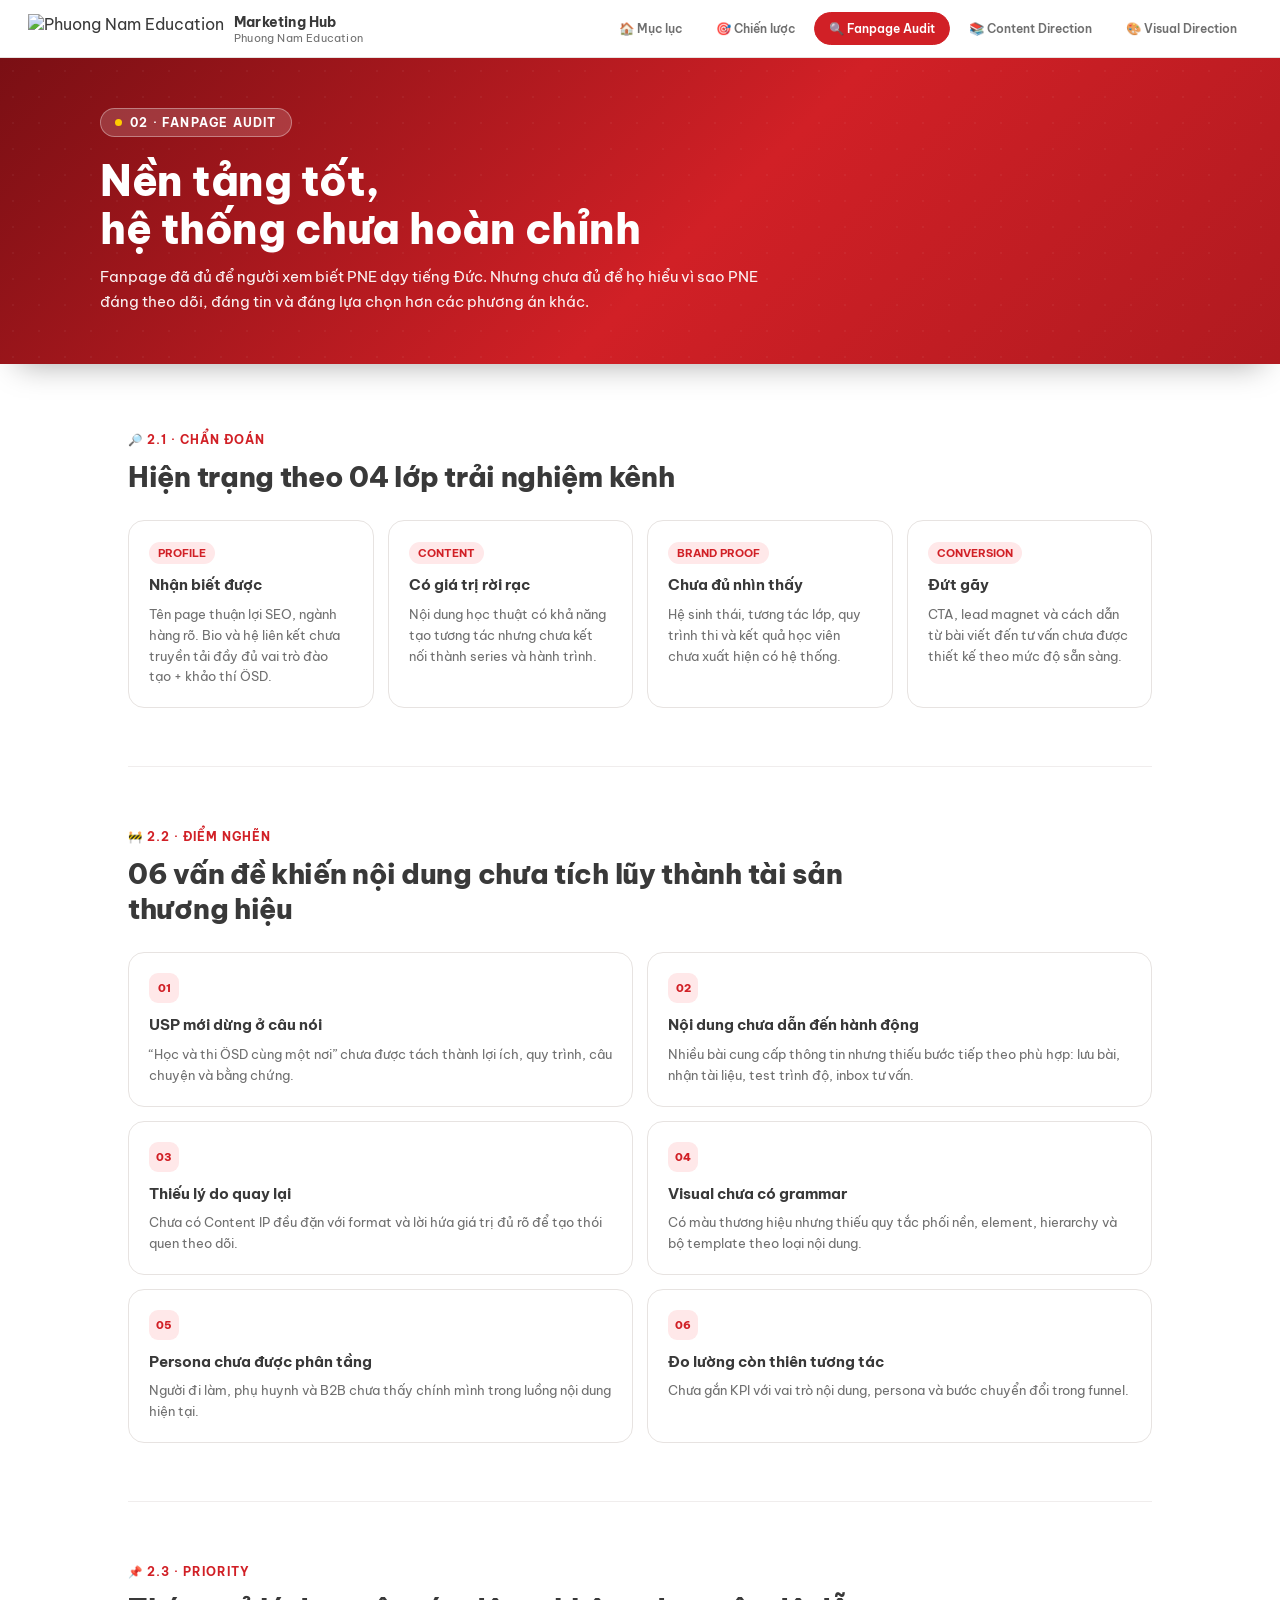
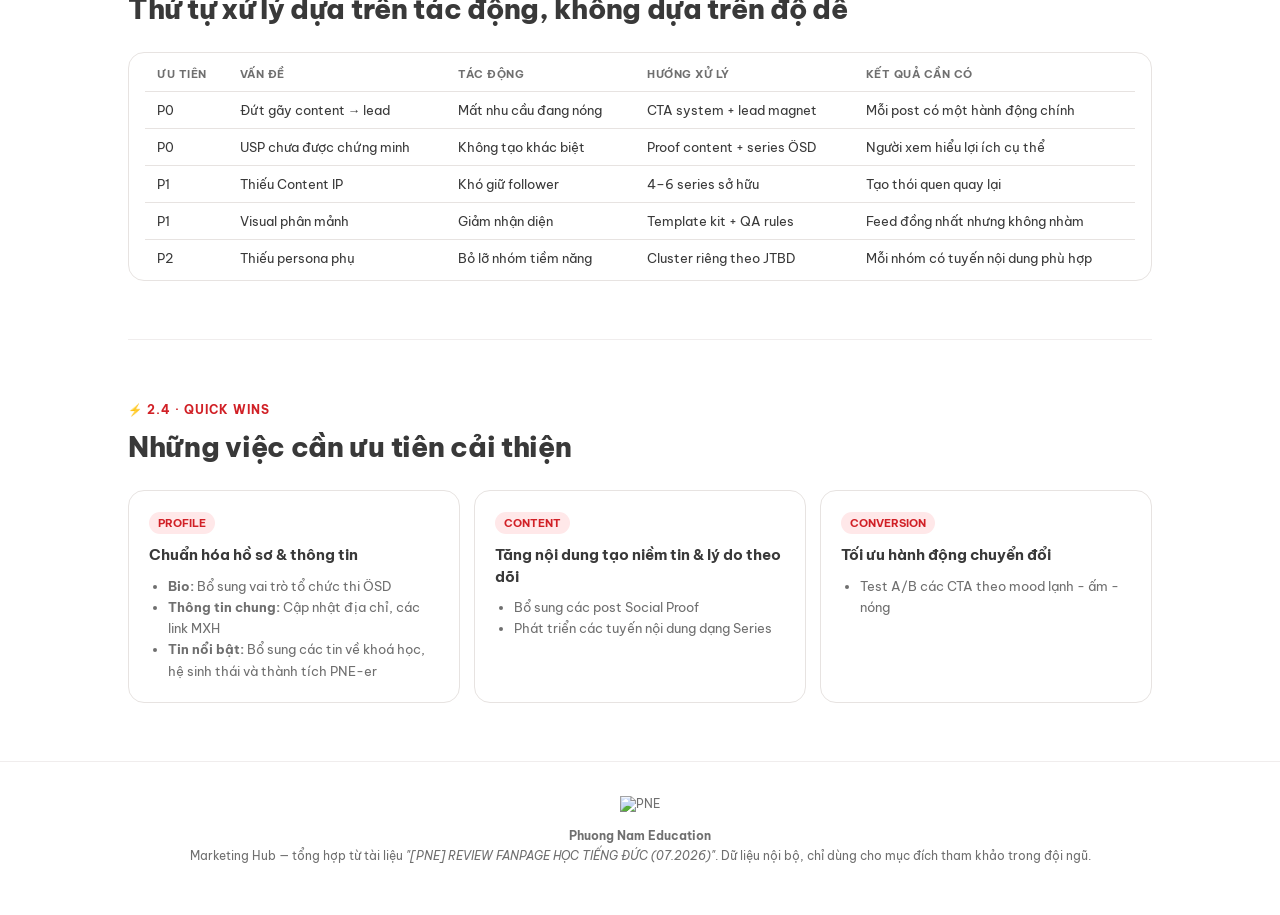
==== audit.html @ 6d07a77e "Add files via upload" ====
<!doctype html><html lang="vi"><head><meta charset="UTF-8"><meta name="viewport" content="width=device-width,initial-scale=1.0"><title>Fanpage Audit · Phuong Nam Education</title><link rel="preconnect" href="https://fonts.googleapis.com"><link rel="preconnect" href="https://fonts.gstatic.com" crossorigin><link href="https://fonts.googleapis.com/css2?family=Be+Vietnam+Pro:ital,wght@0,400;0,500;0,600;0,700;0,800;1,400&display=swap" rel="stylesheet"><link rel="stylesheet" href="styles.css"><script src="script.js" defer></script></head><body class=""><header class="topbar"><div class="brand"><img src="assets/logo.png" alt="Phuong Nam Education"><div class="brand-text">Marketing Hub<span>Phuong Nam Education</span></div></div><nav class="tabs"><a href="index.html">🏠 Mục lục</a><a href="strategy.html">🎯 Chiến lược</a><a href="audit.html" class="active">🔍 Fanpage Audit</a><a href="content.html">📚 Content Direction</a><a href="visual.html">🎨 Visual Direction</a></nav></header><section class="hero"><div class="hero-inner"><div class="eyebrow"><span class="dot"></span>02 · FANPAGE AUDIT</div><h1>Nền tảng tốt,<br>hệ thống chưa hoàn chỉnh</h1><p class="lead">Fanpage đã đủ để người xem biết PNE dạy tiếng Đức. Nhưng chưa đủ để họ hiểu vì sao PNE đáng theo dõi, đáng tin và đáng lựa chọn hơn các phương án khác.</p></div></section><main>
<section class="report-section" id="diagnosis"><div class="sec-head tight"><span class="sec-tag">🔎 2.1 · CHẨN ĐOÁN</span><h2>Hiện trạng theo 04 lớp trải nghiệm kênh</h2></div><div class="grid grid-4"><div class="card outline"><span class="badge">PROFILE</span><h3>Nhận biết được</h3><p>Tên page thuận lợi SEO, ngành hàng rõ. Bio và hệ liên kết chưa truyền tải đầy đủ vai trò đào tạo + khảo thí ÖSD.</p></div><div class="card outline"><span class="badge">CONTENT</span><h3>Có giá trị rời rạc</h3><p>Nội dung học thuật có khả năng tạo tương tác nhưng chưa kết nối thành series và hành trình.</p></div><div class="card outline"><span class="badge">BRAND PROOF</span><h3>Chưa đủ nhìn thấy</h3><p>Hệ sinh thái, tương tác lớp, quy trình thi và kết quả học viên chưa xuất hiện có hệ thống.</p></div><div class="card outline"><span class="badge">CONVERSION</span><h3>Đứt gãy</h3><p>CTA, lead magnet và cách dẫn từ bài viết đến tư vấn chưa được thiết kế theo mức độ sẵn sàng.</p></div></div></section>
<section class="report-section" id="gaps"><div class="sec-head tight"><span class="sec-tag">🚧 2.2 · ĐIỂM NGHẼN</span><h2>06 vấn đề khiến nội dung chưa tích lũy thành tài sản thương hiệu</h2></div><div class="grid grid-2">
<div class="card outline"><span class="issue-num">01</span><h3>USP mới dừng ở câu nói</h3><p>“Học và thi ÖSD cùng một nơi” chưa được tách thành lợi ích, quy trình, câu chuyện và bằng chứng.</p></div>
<div class="card outline"><span class="issue-num">02</span><h3>Nội dung chưa dẫn đến hành động</h3><p>Nhiều bài cung cấp thông tin nhưng thiếu bước tiếp theo phù hợp: lưu bài, nhận tài liệu, test trình độ, inbox tư vấn.</p></div>
<div class="card outline"><span class="issue-num">03</span><h3>Thiếu lý do quay lại</h3><p>Chưa có Content IP đều đặn với format và lời hứa giá trị đủ rõ để tạo thói quen theo dõi.</p></div>
<div class="card outline"><span class="issue-num">04</span><h3>Visual chưa có grammar</h3><p>Có màu thương hiệu nhưng thiếu quy tắc phối nền, element, hierarchy và bộ template theo loại nội dung.</p></div>
<div class="card outline"><span class="issue-num">05</span><h3>Persona chưa được phân tầng</h3><p>Người đi làm, phụ huynh và B2B chưa thấy chính mình trong luồng nội dung hiện tại.</p></div>
<div class="card outline"><span class="issue-num">06</span><h3>Đo lường còn thiên tương tác</h3><p>Chưa gắn KPI với vai trò nội dung, persona và bước chuyển đổi trong funnel.</p></div></div></section>
<section class="report-section" id="priority"><div class="sec-head tight"><span class="sec-tag">📌 2.3 · PRIORITY</span><h2>Thứ tự xử lý dựa trên tác động, không dựa trên độ dễ</h2></div><div class="table-wrap"><table><thead><tr><th>Ưu tiên</th><th>Vấn đề</th><th>Tác động</th><th>Hướng xử lý</th><th>Kết quả cần có</th></tr></thead><tbody><tr><td>P0</td><td>Đứt gãy content → lead</td><td>Mất nhu cầu đang nóng</td><td>CTA system + lead magnet</td><td>Mỗi post có một hành động chính</td></tr><tr><td>P0</td><td>USP chưa được chứng minh</td><td>Không tạo khác biệt</td><td>Proof content + series ÖSD</td><td>Người xem hiểu lợi ích cụ thể</td></tr><tr><td>P1</td><td>Thiếu Content IP</td><td>Khó giữ follower</td><td>4–6 series sở hữu</td><td>Tạo thói quen quay lại</td></tr><tr><td>P1</td><td>Visual phân mảnh</td><td>Giảm nhận diện</td><td>Template kit + QA rules</td><td>Feed đồng nhất nhưng không nhàm</td></tr><tr><td>P2</td><td>Thiếu persona phụ</td><td>Bỏ lỡ nhóm tiềm năng</td><td>Cluster riêng theo JTBD</td><td>Mỗi nhóm có tuyến nội dung phù hợp</td></tr></tbody></table></div></section>
<section class="report-section" id="quickwins"><div class="sec-head tight"><span class="sec-tag">⚡ 2.4 · QUICK WINS</span><h2>Những việc cần ưu tiên cải thiện</h2></div><div class="grid grid-3"><div class="card outline quick-card"><span class="badge">PROFILE</span><h3>Chuẩn hóa hồ sơ &amp; thông tin</h3><ul><li><strong>Bio:</strong> Bổ sung vai trò tổ chức thi ÖSD</li><li><strong>Thông tin chung:</strong> Cập nhật địa chỉ, các link MXH</li><li><strong>Tin nổi bật:</strong> Bổ sung các tin về khoá học, hệ sinh thái và thành tích PNE-er</li></ul></div><div class="card outline quick-card"><span class="badge">CONTENT</span><h3>Tăng nội dung tạo niềm tin &amp; lý do theo dõi</h3><ul><li>Bổ sung các post Social Proof</li><li>Phát triển các tuyến nội dung dạng Series</li></ul></div><div class="card outline quick-card"><span class="badge">CONVERSION</span><h3>Tối ưu hành động chuyển đổi</h3><ul><li>Test A/B các CTA theo mood lạnh - ấm - nóng</li></ul></div></div></section>
</main><footer><div class="brand-mini"><img src="assets/logo.png" alt="PNE"></div><div><strong>Phuong Nam Education</strong></div><div style="margin-top:5px;">Marketing Hub — tổng hợp từ tài liệu <em>"[PNE] REVIEW FANPAGE HỌC TIẾNG ĐỨC (07.2026)"</em>. Dữ liệu nội bộ, chỉ dùng cho mục đích tham khảo trong đội ngũ.</div></footer></body></html>
---- styles.css ----
:root{
  --red:#D12026; --red-dark:#7A0F14; --red-mid:#B01A20; --red-soft:#E94B51; --red-pale:#FFE8E9;
  --gold:#FFCC00; --green:#1E9E4E; --green-bg:#EAF9EF; --bg:#FFFFFF; --panel:#F1F1F1;
  --ink:#393939; --ink-soft:#6F6F6F; --line:#E7E3E1; --radius:16px;
}
*{box-sizing:border-box}
html{scroll-behavior:smooth}
body{margin:0;font-family:'Be Vietnam Pro',sans-serif;color:var(--ink);background:var(--bg);-webkit-font-smoothing:antialiased}
a{color:inherit;text-decoration:none}
img{max-width:100%;display:block}
button{font-family:inherit}

.topbar{position:sticky;top:0;z-index:50;display:flex;align-items:center;justify-content:space-between;gap:16px;padding:12px 28px;background:rgba(255,255,255,.96);backdrop-filter:blur(10px);border-bottom:1px solid var(--line)}
.topbar .brand{display:flex;align-items:center;gap:10px;flex:none}
.topbar .brand img{height:30px;width:auto}
.brand-text{font-weight:700;font-size:13.5px;letter-spacing:.2px}
.brand-text span{display:block;font-weight:400;font-size:10.5px;color:var(--ink-soft)}
nav.tabs{display:flex;gap:4px;overflow-x:auto;scrollbar-width:none}
nav.tabs::-webkit-scrollbar{display:none}
nav.tabs a{white-space:nowrap;font-size:12.3px;font-weight:600;padding:8px 14px;border-radius:999px;border:1.5px solid transparent;color:var(--ink-soft);transition:.15s}
nav.tabs a:hover{background:var(--panel);color:var(--ink)}
nav.tabs a.active{background:var(--red);color:#fff;border-color:var(--red)}

.hero{position:relative;padding:50px 28px;background:linear-gradient(135deg,var(--red-dark),var(--red) 55%,var(--red-mid));color:#fff;overflow:hidden;box-shadow:0 18px 30px -18px rgba(0,0,0,.35)}
.hero:after{content:"";position:absolute;inset:0;background-image:radial-gradient(circle,rgba(255,255,255,.30) 1.5px,transparent 1.5px);background-size:26px 26px;opacity:.14;pointer-events:none}
.hero-inner{max-width:1080px;margin:0 auto;position:relative;z-index:2}
.hero .eyebrow{display:inline-flex;align-items:center;gap:8px;font-size:12px;font-weight:700;letter-spacing:1.2px;text-transform:uppercase;background:rgba(255,255,255,.16);border:1px solid rgba(255,255,255,.35);padding:6px 14px;border-radius:999px;margin-bottom:20px}
.hero .eyebrow .dot{width:7px;height:7px;border-radius:50%;background:var(--gold)}
.hero h1{font-size:clamp(26px,4vw,42px);font-weight:800;line-height:1.14;margin:0 0 12px;letter-spacing:-.5px}
.hero p.lead{font-size:15px;max-width:680px;line-height:1.65;color:rgba(255,255,255,.95);margin:0}

main{max-width:1080px;margin:0 auto;padding:0 28px}
.report-section{padding:58px 0}
.report-section + .report-section{border-top:1px solid #f0eded}
main > .report-section:first-child{padding-top:64px}
.sec-head{max-width:780px;margin:0 0 28px}
.sec-head.tight{margin-bottom:26px}
.sec-tag{display:inline-block;font-size:11.5px;font-weight:700;color:var(--red);text-transform:uppercase;letter-spacing:1px;margin:0 0 12px}
.sec-head h2{font-size:clamp(21px,3vw,28px);font-weight:800;margin:0 0 10px;letter-spacing:-.3px;line-height:1.25}
.sec-head p{font-size:14px;color:var(--ink-soft);line-height:1.65;margin:0}
.grid{display:grid;gap:14px}.grid-2{grid-template-columns:repeat(2,1fr)}.grid-3{grid-template-columns:repeat(3,1fr)}.grid-4{grid-template-columns:repeat(4,1fr)}
.card{background:var(--panel);border-radius:var(--radius);padding:20px;border:1px solid transparent}
.card.outline{background:#fff;border-color:var(--line)}
.card h3{font-size:14.8px;font-weight:700;margin:0 0 8px;line-height:1.45}
.card p{font-size:12.9px;color:var(--ink-soft);line-height:1.62;margin:0}
.card ul,.quick-card ul,.cta-card ul{font-size:12.9px;color:var(--ink-soft);line-height:1.65;margin:10px 0 0;padding-left:19px}
.card .badge,.badge{display:inline-block;font-size:10.5px;font-weight:700;color:var(--red);background:var(--red-pale);padding:4px 9px;border-radius:999px;margin-bottom:10px}
.pill,.format-chip{font-size:11px;font-weight:600;background:#fff;border:1px solid var(--line);padding:5px 10px;border-radius:999px;color:var(--ink-soft)}
.chip-row{display:flex;flex-wrap:wrap;gap:9px;margin-top:14px}

.metric-card strong{display:block;color:var(--red);font-size:31px;line-height:1;margin:3px 0 8px}.metric-card small{color:var(--ink-soft);font-size:11.5px}
.insight-bar{margin-top:16px;padding:15px 17px;border-left:3px solid var(--red);background:#fff7f7;border-radius:0 12px 12px 0;font-size:13px;line-height:1.65}
.competitor-card{background:#fff;border:1px solid var(--line)}
.competitor-card .badge{margin-bottom:14px}
.strategy-win{font-size:11px;font-weight:800;letter-spacing:.7px;color:var(--red);margin:9px 0 6px}
.implication{margin-top:14px;padding:13px;border-radius:12px;background:#f7f7f7;font-size:12.4px;line-height:1.58;color:#555}
.gap-banner{margin-top:16px;padding:20px;border-radius:16px;background:linear-gradient(135deg,var(--red),var(--red-dark));color:#fff;display:grid;grid-template-columns:.85fr 1.4fr;gap:20px;align-items:center}
.gap-banner strong{font-size:20px}.gap-banner p{font-size:12.9px;line-height:1.62;margin:0;color:#fff}

.audience-grid{display:grid;grid-template-columns:repeat(4,1fr);gap:14px}
.audience-card{background:#fff;border:1px solid var(--line);border-radius:var(--radius);padding:20px;min-width:0}
.audience-card.a,.audience-card.b{grid-column:span 2}
.audience-card.c{grid-column:span 2}
.audience-card.d,.audience-card.e{grid-column:span 1}
.audience-pct{font-size:38px;font-weight:800;color:var(--red);line-height:1;margin-bottom:9px}
.audience-role{display:inline-block;font-size:9.5px;font-weight:800;letter-spacing:.7px;color:var(--red);background:var(--red-pale);padding:4px 8px;border-radius:999px}
.audience-card h3{font-size:15px;margin:12px 0 7px}.audience-card p{font-size:12.5px;color:var(--ink-soft);line-height:1.58;margin:0}
.persona-link{all:unset;cursor:pointer;display:inline-block;margin-top:14px;color:var(--red);font-weight:700;font-size:12px}
.position-card{min-height:270px;display:flex;flex-direction:column}
.position-card.red{background:linear-gradient(135deg,var(--red),var(--red-dark));color:#fff;border:0}
.position-card.red p{color:#fff!important}
.position-card .position-quote{font-size:21px;line-height:1.5;font-weight:700;color:var(--ink);margin:auto 0 24px}
.attribute-row{display:grid;grid-template-columns:repeat(4,1fr);gap:8px;margin-top:auto}
.attribute{text-align:center;background:var(--red-pale);color:var(--red);padding:10px 5px;border-radius:10px;font-size:11.5px;font-weight:700}

.usp-hero{padding:25px;border-radius:20px;background:linear-gradient(135deg,var(--red),var(--red-dark));color:#fff}
.usp-hero h3{font-size:25px;margin:7px 0 8px}.usp-hero p{font-size:13px;line-height:1.65;margin:0;color:#fff}
.usp-flow{display:flex;align-items:center;gap:9px;flex-wrap:wrap;margin-top:18px}
.usp-step{padding:8px 12px;border-radius:9px;background:rgba(255,255,255,.15);border:1px solid rgba(255,255,255,.2);font-size:11px;font-weight:700}
.usp-arr{opacity:.7}.support-usp{margin-top:14px}

.issue-num{display:inline-grid;place-items:center;width:30px;height:30px;border-radius:9px;background:var(--red-pale);color:var(--red);font-size:11px;font-weight:800;margin-bottom:11px}
.table-wrap{background:#fff;border:1px solid var(--line);border-radius:var(--radius);overflow:auto;padding:4px 16px}
table{width:100%;border-collapse:collapse;font-size:12.6px}th,td{text-align:left;padding:10px 12px;border-bottom:1px solid var(--line);vertical-align:top}th{font-size:10.5px;text-transform:uppercase;letter-spacing:.5px;color:var(--ink-soft)}tr:last-child td{border-bottom:0}

.toc-wrap{padding:52px 0 62px}
.toc-grid{display:grid;gap:14px}
.toc-grid-four{grid-template-columns:repeat(4,1fr)}
.toc-card{position:relative;display:flex;flex-direction:column;min-height:330px;background:#fff;border:1px solid var(--line);border-radius:18px;padding:20px;transition:transform .18s,box-shadow .18s,border-color .18s}
.toc-card:hover{transform:translateY(-4px);box-shadow:0 12px 30px rgba(0,0,0,.08);border-color:#d8cdca}
.toc-card.featured{border-top:4px solid var(--red)}
.toc-icon{font-size:24px;margin-bottom:14px}.toc-num{font-size:11px;font-weight:800;letter-spacing:.55px;text-transform:uppercase;color:var(--red);line-height:1.45}
.toc-card p{font-size:12.4px;color:var(--ink-soft);line-height:1.65;margin:15px 0}
.toc-badges{display:flex;flex-wrap:wrap;gap:6px;margin-bottom:20px}
.toc-badges span{font-size:9.8px;font-weight:700;color:#666;background:#f5f5f5;border:1px solid #eaeaea;padding:4px 7px;border-radius:999px}
.toc-link{margin-top:auto;color:var(--red);font-size:12px;font-weight:800}

.journey{display:grid;grid-template-columns:repeat(4,1fr);gap:14px}
.stage{border:1px solid var(--line);border-radius:16px;padding:18px;background:#fff}.stage .num{width:32px;height:32px;border-radius:9px;background:var(--red-pale);color:var(--red);display:grid;place-items:center;font-weight:800;font-size:11px}.stage h3{font-size:14px;margin:12px 0 6px}.stage p{font-size:12px;color:var(--ink-soft);line-height:1.55;margin:0}.magnet{margin-top:12px;padding:11px;border-radius:10px;background:#f7f7f7;font-size:11.5px;line-height:1.55}
.proto-wrap{max-width:100%;margin:0}
.objective-tabs{display:flex;flex-wrap:wrap;gap:8px;margin-bottom:16px}.objective-tabs button,.angle-tabs button{border:1px solid #ddd;background:#fff;padding:8px 11px;border-radius:999px;cursor:pointer;font-size:11.5px;color:#555}.objective-tabs button.active{background:var(--red);border-color:var(--red);color:#fff}
.mix-grid{display:grid;grid-template-columns:repeat(6,1fr);gap:10px}.mix-card{border:1px solid var(--line);border-radius:14px;padding:14px;background:#fff}.mix-card .small{font-size:9.5px;color:#888;font-weight:800}.mix-card strong{display:block;color:var(--red);font-size:25px;margin:4px 0}.mix-card span{font-size:10.5px;color:#666}
.mixbar{display:flex;height:12px;overflow:hidden;border-radius:999px;margin:12px 0 18px;background:#eee}.mixbar span:nth-child(1){width:25%;background:#D12026}.mixbar span:nth-child(2){width:25%;background:#DC4045}.mixbar span:nth-child(3){width:20%;background:#E9676B}.mixbar span:nth-child(4){width:10%;background:#EE8B8E}.mixbar span:nth-child(5){width:15%;background:#F3ACAE}.mixbar span:nth-child(6){width:5%;background:#F8D5D6}
.pillar{border:1px solid var(--line);border-radius:18px;overflow:hidden;background:#fff;margin-top:14px}.pillar-head{display:flex;justify-content:space-between;gap:16px;align-items:center;padding:17px 18px;background:#fafafa}.pillar-head h3{margin:3px 0 0;font-size:16px}.pillar-head .meta{font-size:11px;color:#777;white-space:nowrap}.pillar-label{font-size:10px!important;font-weight:800;color:var(--red)!important;letter-spacing:.65px;text-transform:uppercase}
.angle-tabs{display:flex;flex-wrap:wrap;gap:7px;padding:12px 16px;border-top:1px solid #eee;border-bottom:1px solid #eee}.angle-tabs button{padding:6px 9px;font-size:10.5px}.angle-tabs button.active{background:#333;color:#fff;border-color:#333}
.angle-panel{display:none;padding:17px}.angle-panel.active{display:grid;grid-template-columns:1.35fr .85fr 1fr;gap:18px}.angle-panel h4{margin:0 0 6px;font-size:14px}.angle-panel p,.angle-panel ul{font-size:11.8px;color:#666;line-height:1.55}.angle-panel ul{margin:0;padding-left:17px}.format-chip{display:inline-block;margin:2px;font-size:10px;padding:4px 7px}
.cta-card{min-height:190px}.cta-card h3{font-size:15px}.cta-card.cold{border-top:4px solid #9b9b9b}.cta-card.warm{border-top:4px solid #E08E24}.cta-card.hot{border-top:4px solid var(--red)}

.accordion{border:1px solid var(--line);border-radius:var(--radius);overflow:hidden;background:#fff}.accordion+.accordion{margin-top:10px}.accordion summary{cursor:pointer;list-style:none;padding:15px 18px;font-weight:700;font-size:13px;display:flex;align-items:center;justify-content:space-between;gap:12px}.accordion summary::-webkit-details-marker{display:none}.accordion .chev{color:var(--red);transition:transform .2s}.accordion[open] .chev{transform:rotate(90deg)}.accordion .acc-body{padding:0 18px 18px;font-size:12px;color:var(--ink-soft);line-height:1.65}
.pair-table{display:flex;flex-direction:column;gap:8px}.pair-head,.pair-row{display:grid;grid-template-columns:1fr 1fr;gap:12px}.pair-head span{font-size:10px;font-weight:700;text-transform:uppercase}.h-do{color:var(--green)}.h-dont{color:var(--red)}.pair-cell{font-size:11.7px;line-height:1.52;padding:9px 12px;border-radius:9px;display:flex;gap:8px}.pc-do{background:var(--green-bg);border-left:3px solid var(--green)}.pc-dont{background:var(--red-pale);border-left:3px solid var(--red)}
.checklist{background:#fff;border:1px solid var(--line);border-radius:var(--radius);padding:7px 18px}.checklist ul{margin:0;padding:0;list-style:none;font-size:12px}.checklist li{padding:10px 0;border-bottom:1px solid var(--line);display:flex;gap:9px}.checklist li:last-child{border-bottom:0}.checklist li:before{content:"☐";color:var(--red);font-size:14px}

.visual-page main{padding-top:0}
.visual-page main > .visual-page{padding:64px 0 58px}
.visual-page .sec-head{margin-bottom:26px}
.moodboard-fig.visual-guideline-board{margin:0 0 58px!important;border:0!important;border-radius:0!important;overflow:visible!important;background:transparent!important}
.visual-guideline-board img{width:100%;height:auto;border-radius:0!important}
.visual-subgroup+.visual-subgroup{margin-top:24px;padding-top:20px;border-top:1px solid var(--line)}.visual-subgroup h4{font-size:13px;margin:0 0 10px}

.modal{position:fixed;inset:0;z-index:100;background:rgba(0,0,0,.52);display:none;align-items:center;justify-content:center;padding:24px}
.modal.open{display:flex}.modal-card{width:min(900px,94vw);max-height:86vh;overflow:auto;background:#fff;border-radius:18px;box-shadow:0 22px 70px rgba(0,0,0,.25)}
.modal-card.single{width:min(590px,94vw)}
.modal-head{position:sticky;top:0;background:#fff;display:flex;justify-content:space-between;align-items:center;padding:18px 20px;border-bottom:1px solid var(--line);z-index:2}.modal-head h3{margin:0;font-size:17px}.modal-close{border:0;background:#f2f2f2;width:34px;height:34px;border-radius:50%;font-size:22px;cursor:pointer}.modal-body{padding:20px}.persona-grid{display:grid;grid-template-columns:repeat(2,1fr);gap:14px}.persona-grid.single{grid-template-columns:1fr}.persona-card{border:1px solid var(--line);border-radius:14px;padding:17px}.persona-card h4{margin:0 0 8px;font-size:14px}.persona-card p{font-size:12px;color:var(--ink-soft);line-height:1.6;margin:0 0 10px}.persona-meta{display:flex;flex-wrap:wrap;gap:6px}.persona-meta span{font-size:10px;background:#f4f4f4;border-radius:999px;padding:4px 7px}

footer{padding:34px 28px 52px;text-align:center;color:var(--ink-soft);font-size:12px;border-top:1px solid #f0eded}
footer .brand-mini{display:flex;align-items:center;justify-content:center;gap:8px;margin-bottom:10px}footer .brand-mini img{height:22px}

@media(max-width:980px){
  .toc-grid-four{grid-template-columns:repeat(2,1fr)}
  .grid-4,.grid-3,.mix-grid,.journey{grid-template-columns:repeat(2,1fr)}
  .audience-grid{grid-template-columns:repeat(2,1fr)}
  .audience-card.a,.audience-card.b,.audience-card.c,.audience-card.d,.audience-card.e{grid-column:span 1}
  .angle-panel.active{grid-template-columns:1fr}
}
@media(max-width:760px){
  .topbar{padding:10px 16px}.topbar .brand{display:none}nav.tabs{width:100%}
  .hero{padding:42px 20px}
  main{padding:0 18px}
  .report-section{padding:44px 0}
  main > .report-section:first-child{padding-top:50px}
  .grid-2,.grid-3,.grid-4,.mix-grid,.journey,.toc-grid-four{grid-template-columns:1fr}
  .toc-wrap{padding:38px 0 48px}.toc-card{min-height:0}
  .audience-grid{grid-template-columns:1fr}.audience-card.a,.audience-card.b,.audience-card.c,.audience-card.d,.audience-card.e{grid-column:auto}
  .gap-banner{grid-template-columns:1fr}
  .attribute-row{grid-template-columns:repeat(2,1fr)}
  .pair-head{display:none}.pair-row{grid-template-columns:1fr}
  .persona-grid{grid-template-columns:1fr}
}
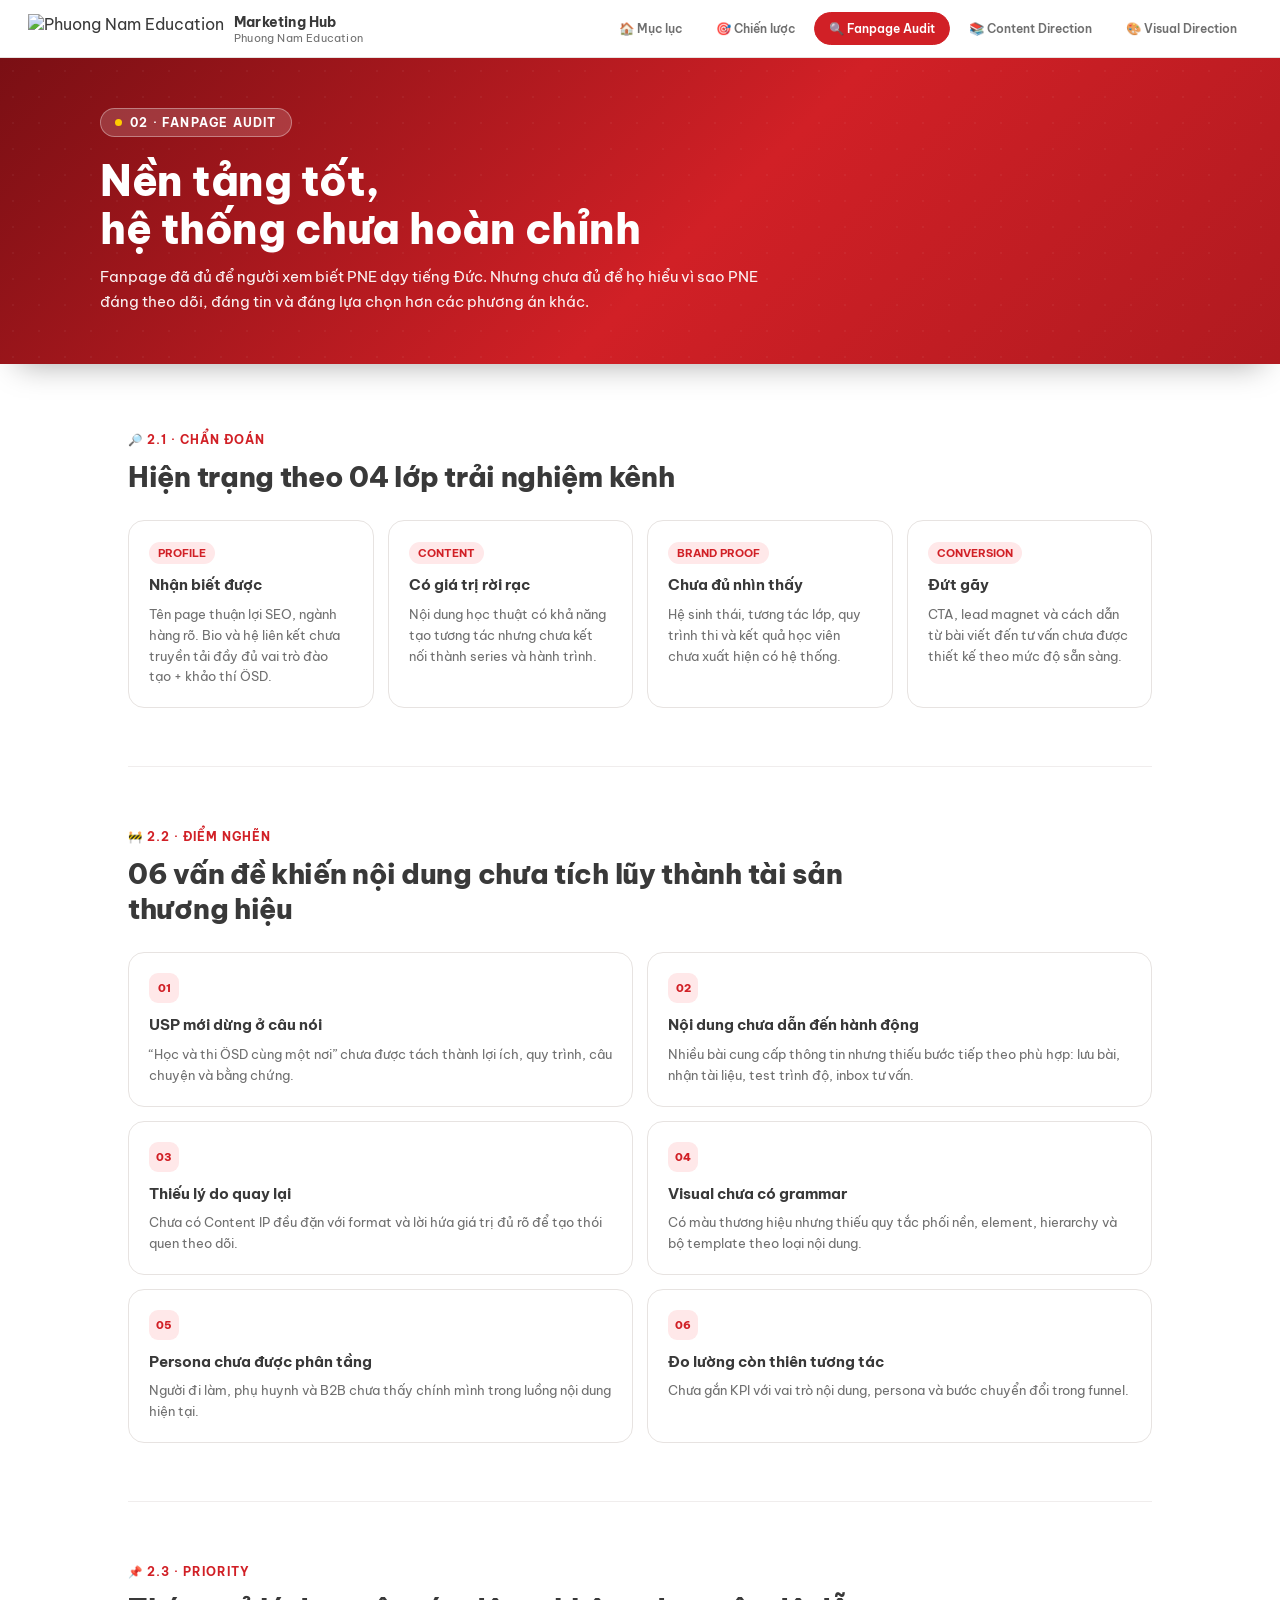
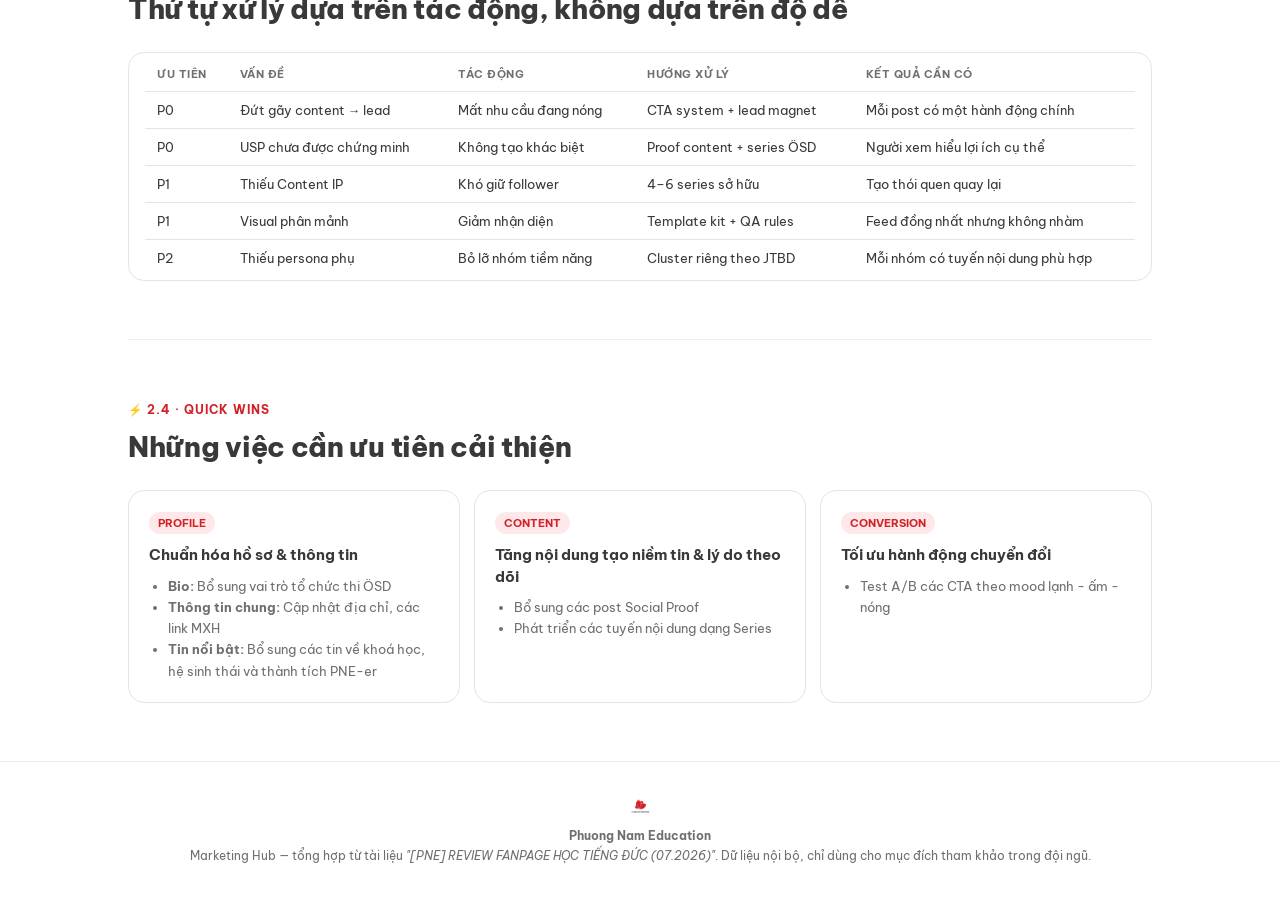
==== commit a47887ec: "Update audit.html" ====
--- a/audit.html
+++ b/audit.html
@@ -9,4 +9,4 @@
 <div class="card outline"><span class="issue-num">06</span><h3>Đo lường còn thiên tương tác</h3><p>Chưa gắn KPI với vai trò nội dung, persona và bước chuyển đổi trong funnel.</p></div></div></section>
 <section class="report-section" id="priority"><div class="sec-head tight"><span class="sec-tag">📌 2.3 · PRIORITY</span><h2>Thứ tự xử lý dựa trên tác động, không dựa trên độ dễ</h2></div><div class="table-wrap"><table><thead><tr><th>Ưu tiên</th><th>Vấn đề</th><th>Tác động</th><th>Hướng xử lý</th><th>Kết quả cần có</th></tr></thead><tbody><tr><td>P0</td><td>Đứt gãy content → lead</td><td>Mất nhu cầu đang nóng</td><td>CTA system + lead magnet</td><td>Mỗi post có một hành động chính</td></tr><tr><td>P0</td><td>USP chưa được chứng minh</td><td>Không tạo khác biệt</td><td>Proof content + series ÖSD</td><td>Người xem hiểu lợi ích cụ thể</td></tr><tr><td>P1</td><td>Thiếu Content IP</td><td>Khó giữ follower</td><td>4–6 series sở hữu</td><td>Tạo thói quen quay lại</td></tr><tr><td>P1</td><td>Visual phân mảnh</td><td>Giảm nhận diện</td><td>Template kit + QA rules</td><td>Feed đồng nhất nhưng không nhàm</td></tr><tr><td>P2</td><td>Thiếu persona phụ</td><td>Bỏ lỡ nhóm tiềm năng</td><td>Cluster riêng theo JTBD</td><td>Mỗi nhóm có tuyến nội dung phù hợp</td></tr></tbody></table></div></section>
 <section class="report-section" id="quickwins"><div class="sec-head tight"><span class="sec-tag">⚡ 2.4 · QUICK WINS</span><h2>Những việc cần ưu tiên cải thiện</h2></div><div class="grid grid-3"><div class="card outline quick-card"><span class="badge">PROFILE</span><h3>Chuẩn hóa hồ sơ &amp; thông tin</h3><ul><li><strong>Bio:</strong> Bổ sung vai trò tổ chức thi ÖSD</li><li><strong>Thông tin chung:</strong> Cập nhật địa chỉ, các link MXH</li><li><strong>Tin nổi bật:</strong> Bổ sung các tin về khoá học, hệ sinh thái và thành tích PNE-er</li></ul></div><div class="card outline quick-card"><span class="badge">CONTENT</span><h3>Tăng nội dung tạo niềm tin &amp; lý do theo dõi</h3><ul><li>Bổ sung các post Social Proof</li><li>Phát triển các tuyến nội dung dạng Series</li></ul></div><div class="card outline quick-card"><span class="badge">CONVERSION</span><h3>Tối ưu hành động chuyển đổi</h3><ul><li>Test A/B các CTA theo mood lạnh - ấm - nóng</li></ul></div></div></section>
-</main><footer><div class="brand-mini"><img src="assets/logo.png" alt="PNE"></div><div><strong>Phuong Nam Education</strong></div><div style="margin-top:5px;">Marketing Hub — tổng hợp từ tài liệu <em>"[PNE] REVIEW FANPAGE HỌC TIẾNG ĐỨC (07.2026)"</em>. Dữ liệu nội bộ, chỉ dùng cho mục đích tham khảo trong đội ngũ.</div></footer></body></html>+</main><footer><div class="brand-mini"><img src="logo.png" alt="PNE"></div><div><strong>Phuong Nam Education</strong></div><div style="margin-top:5px;">Marketing Hub — tổng hợp từ tài liệu <em>"[PNE] REVIEW FANPAGE HỌC TIẾNG ĐỨC (07.2026)"</em>. Dữ liệu nội bộ, chỉ dùng cho mục đích tham khảo trong đội ngũ.</div></footer></body></html>
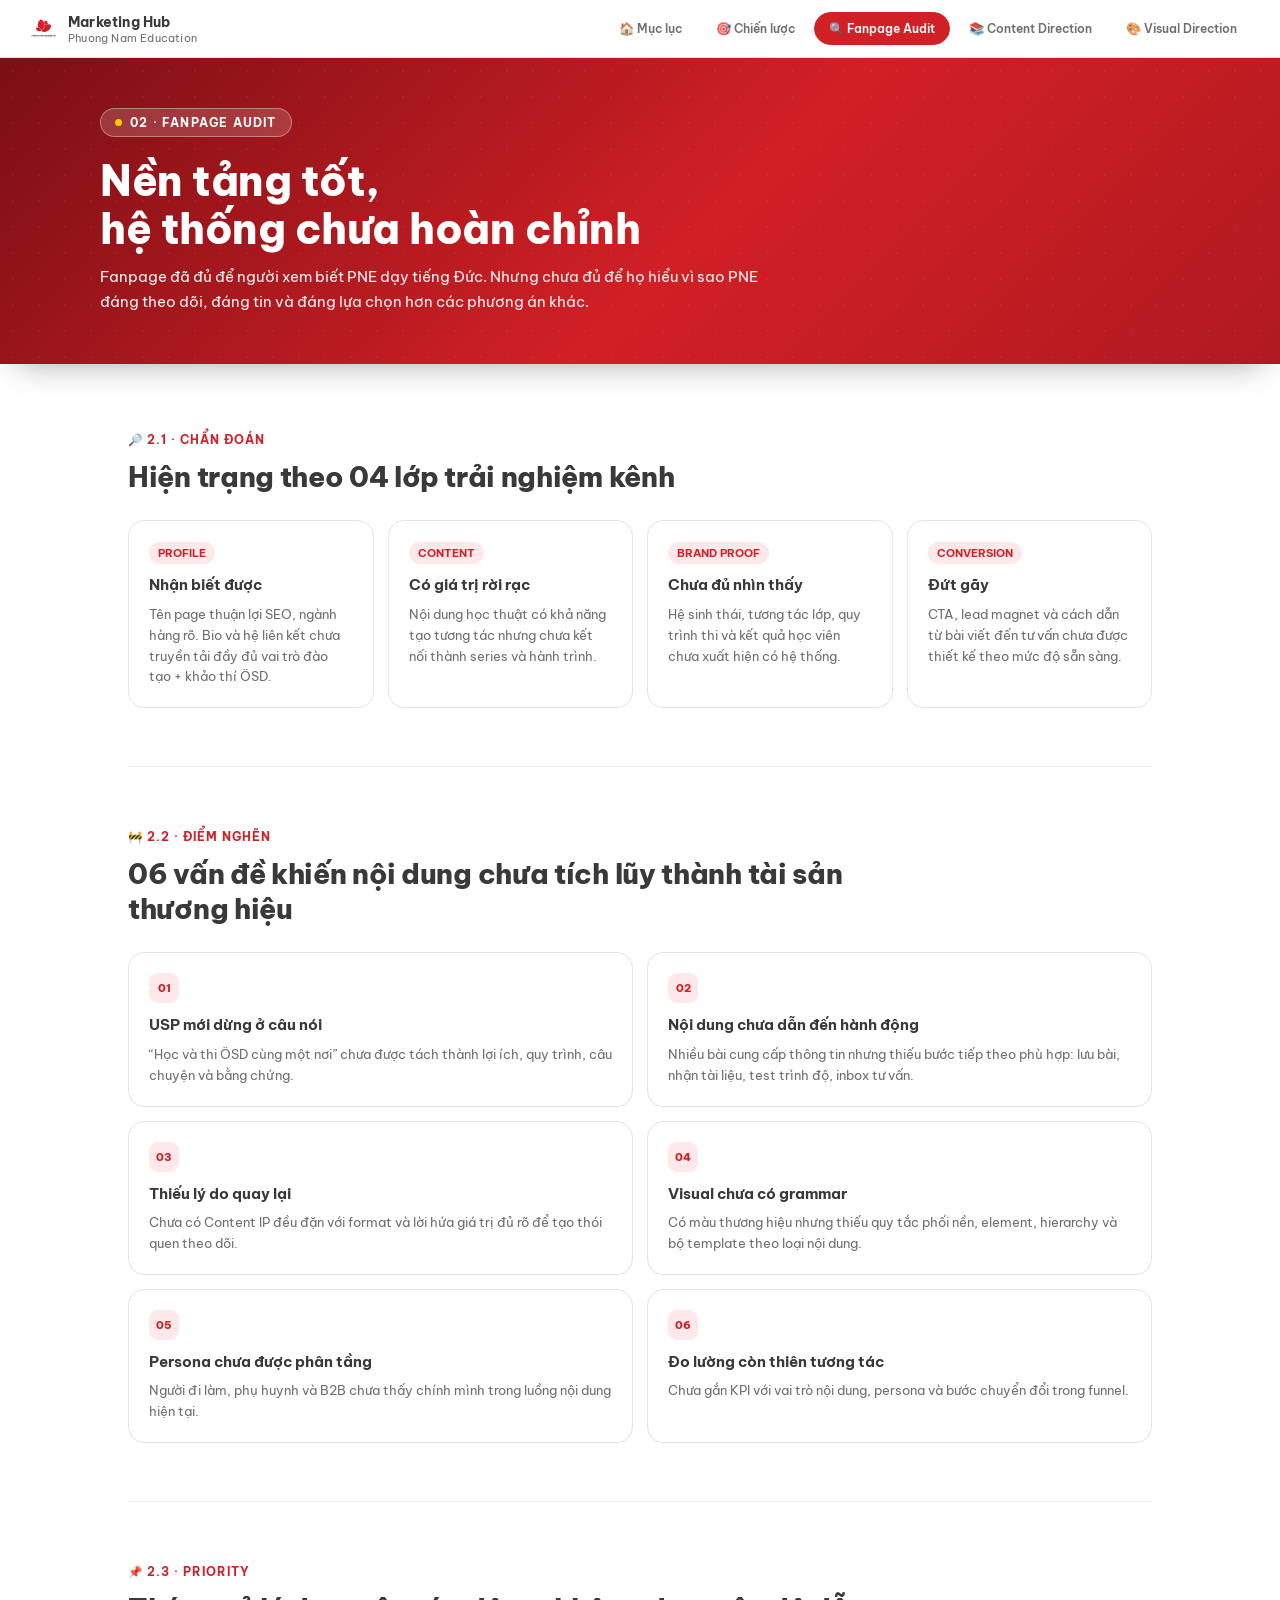
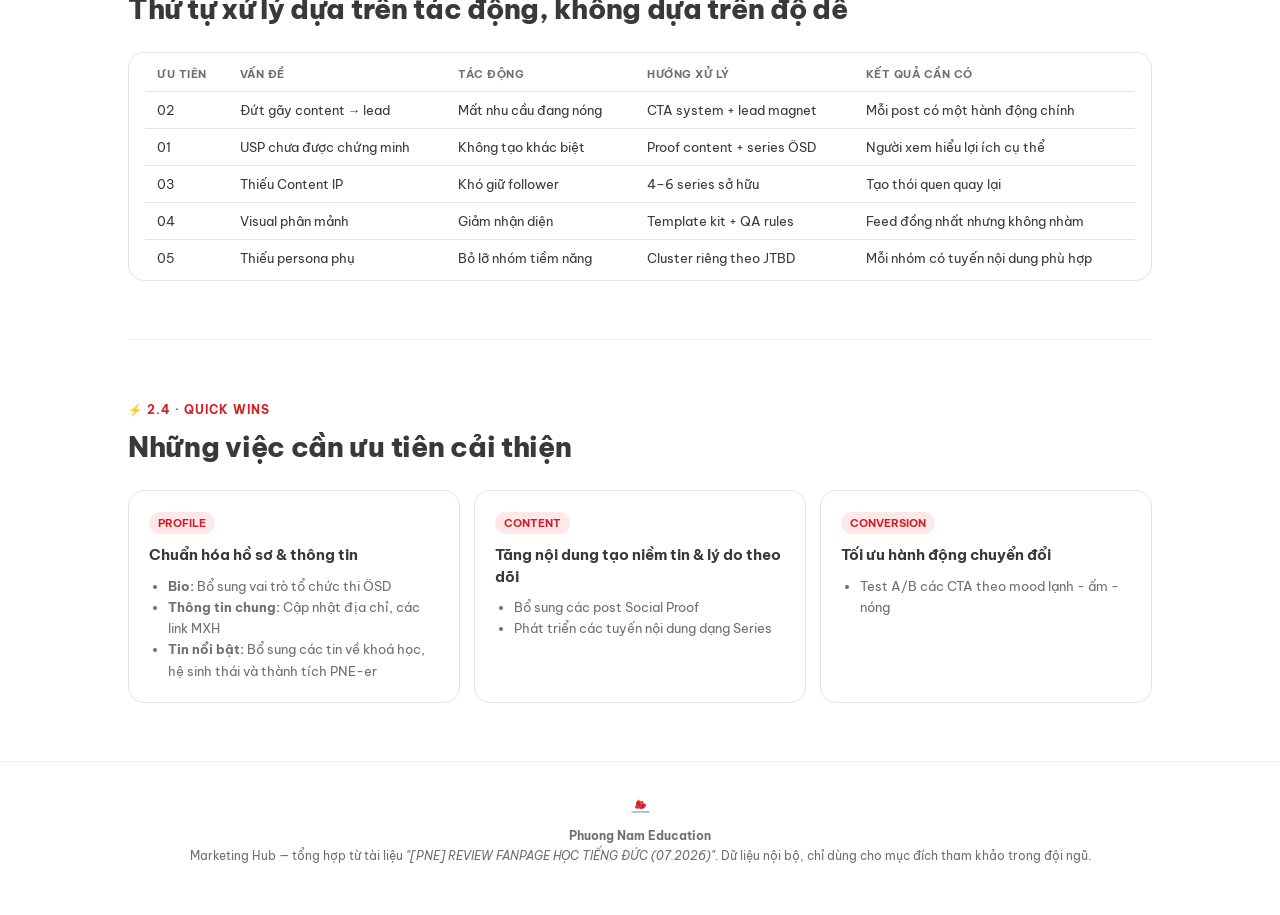
==== commit 0d9826f8: "Update audit.html" ====
--- a/audit.html
+++ b/audit.html
@@ -7,6 +7,6 @@
 <div class="card outline"><span class="issue-num">04</span><h3>Visual chưa có grammar</h3><p>Có màu thương hiệu nhưng thiếu quy tắc phối nền, element, hierarchy và bộ template theo loại nội dung.</p></div>
 <div class="card outline"><span class="issue-num">05</span><h3>Persona chưa được phân tầng</h3><p>Người đi làm, phụ huynh và B2B chưa thấy chính mình trong luồng nội dung hiện tại.</p></div>
 <div class="card outline"><span class="issue-num">06</span><h3>Đo lường còn thiên tương tác</h3><p>Chưa gắn KPI với vai trò nội dung, persona và bước chuyển đổi trong funnel.</p></div></div></section>
-<section class="report-section" id="priority"><div class="sec-head tight"><span class="sec-tag">📌 2.3 · PRIORITY</span><h2>Thứ tự xử lý dựa trên tác động, không dựa trên độ dễ</h2></div><div class="table-wrap"><table><thead><tr><th>Ưu tiên</th><th>Vấn đề</th><th>Tác động</th><th>Hướng xử lý</th><th>Kết quả cần có</th></tr></thead><tbody><tr><td>P0</td><td>Đứt gãy content → lead</td><td>Mất nhu cầu đang nóng</td><td>CTA system + lead magnet</td><td>Mỗi post có một hành động chính</td></tr><tr><td>P0</td><td>USP chưa được chứng minh</td><td>Không tạo khác biệt</td><td>Proof content + series ÖSD</td><td>Người xem hiểu lợi ích cụ thể</td></tr><tr><td>P1</td><td>Thiếu Content IP</td><td>Khó giữ follower</td><td>4–6 series sở hữu</td><td>Tạo thói quen quay lại</td></tr><tr><td>P1</td><td>Visual phân mảnh</td><td>Giảm nhận diện</td><td>Template kit + QA rules</td><td>Feed đồng nhất nhưng không nhàm</td></tr><tr><td>P2</td><td>Thiếu persona phụ</td><td>Bỏ lỡ nhóm tiềm năng</td><td>Cluster riêng theo JTBD</td><td>Mỗi nhóm có tuyến nội dung phù hợp</td></tr></tbody></table></div></section>
+<section class="report-section" id="priority"><div class="sec-head tight"><span class="sec-tag">📌 2.3 · PRIORITY</span><h2>Thứ tự xử lý dựa trên tác động, không dựa trên độ dễ</h2></div><div class="table-wrap"><table><thead><tr><th>Ưu tiên</th><th>Vấn đề</th><th>Tác động</th><th>Hướng xử lý</th><th>Kết quả cần có</th></tr></thead><tbody><tr><td>02</td><td>Đứt gãy content → lead</td><td>Mất nhu cầu đang nóng</td><td>CTA system + lead magnet</td><td>Mỗi post có một hành động chính</td></tr><tr><td>01</td><td>USP chưa được chứng minh</td><td>Không tạo khác biệt</td><td>Proof content + series ÖSD</td><td>Người xem hiểu lợi ích cụ thể</td></tr><tr><td>03</td><td>Thiếu Content IP</td><td>Khó giữ follower</td><td>4–6 series sở hữu</td><td>Tạo thói quen quay lại</td></tr><tr><td>04</td><td>Visual phân mảnh</td><td>Giảm nhận diện</td><td>Template kit + QA rules</td><td>Feed đồng nhất nhưng không nhàm</td></tr><tr><td>05</td><td>Thiếu persona phụ</td><td>Bỏ lỡ nhóm tiềm năng</td><td>Cluster riêng theo JTBD</td><td>Mỗi nhóm có tuyến nội dung phù hợp</td></tr></tbody></table></div></section>
 <section class="report-section" id="quickwins"><div class="sec-head tight"><span class="sec-tag">⚡ 2.4 · QUICK WINS</span><h2>Những việc cần ưu tiên cải thiện</h2></div><div class="grid grid-3"><div class="card outline quick-card"><span class="badge">PROFILE</span><h3>Chuẩn hóa hồ sơ &amp; thông tin</h3><ul><li><strong>Bio:</strong> Bổ sung vai trò tổ chức thi ÖSD</li><li><strong>Thông tin chung:</strong> Cập nhật địa chỉ, các link MXH</li><li><strong>Tin nổi bật:</strong> Bổ sung các tin về khoá học, hệ sinh thái và thành tích PNE-er</li></ul></div><div class="card outline quick-card"><span class="badge">CONTENT</span><h3>Tăng nội dung tạo niềm tin &amp; lý do theo dõi</h3><ul><li>Bổ sung các post Social Proof</li><li>Phát triển các tuyến nội dung dạng Series</li></ul></div><div class="card outline quick-card"><span class="badge">CONVERSION</span><h3>Tối ưu hành động chuyển đổi</h3><ul><li>Test A/B các CTA theo mood lạnh - ấm - nóng</li></ul></div></div></section>
 </main><footer><div class="brand-mini"><img src="logo.png" alt="PNE"></div><div><strong>Phuong Nam Education</strong></div><div style="margin-top:5px;">Marketing Hub — tổng hợp từ tài liệu <em>"[PNE] REVIEW FANPAGE HỌC TIẾNG ĐỨC (07.2026)"</em>. Dữ liệu nội bộ, chỉ dùng cho mục đích tham khảo trong đội ngũ.</div></footer></body></html>
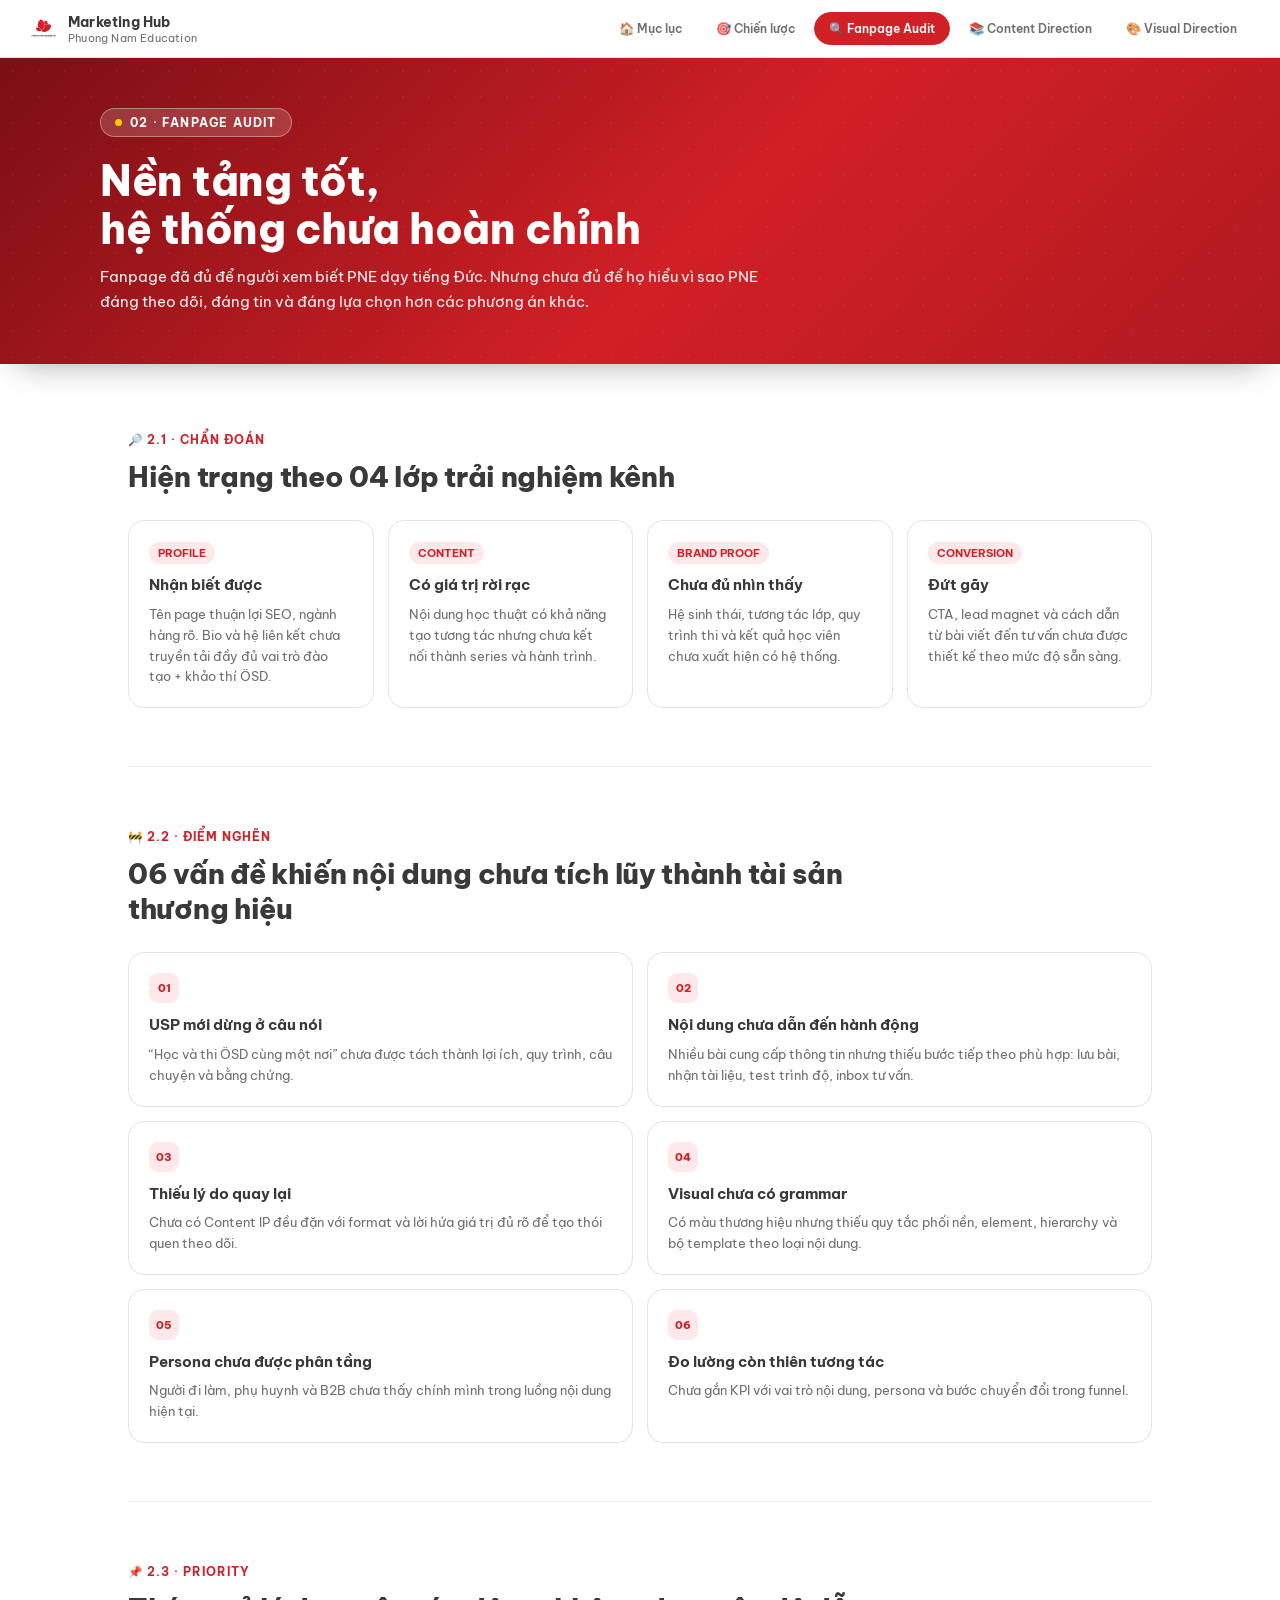
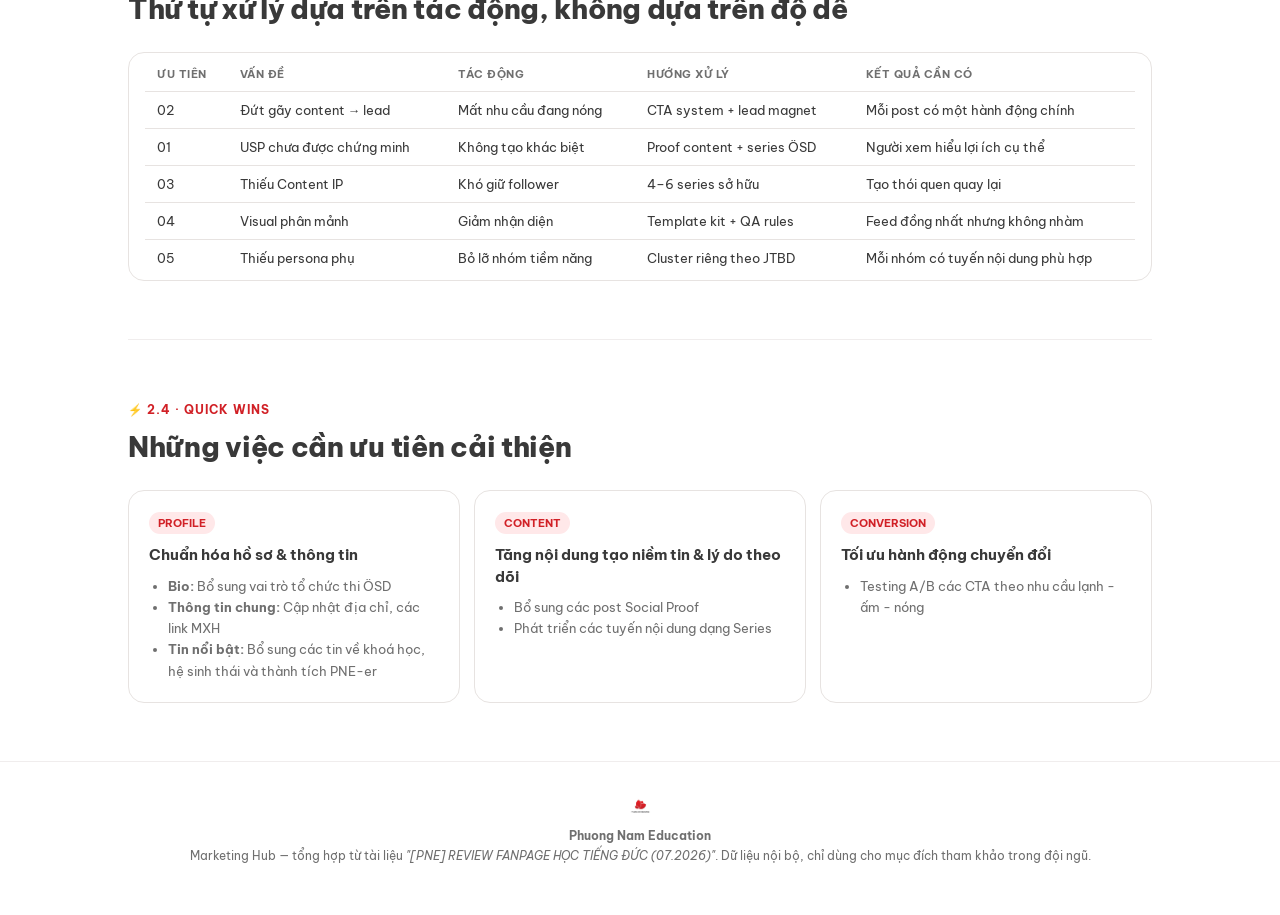
==== commit 517be35f: "Add quick wins section to audit.html" ====
--- a/audit.html
+++ b/audit.html
@@ -8,5 +8,5 @@
 <div class="card outline"><span class="issue-num">05</span><h3>Persona chưa được phân tầng</h3><p>Người đi làm, phụ huynh và B2B chưa thấy chính mình trong luồng nội dung hiện tại.</p></div>
 <div class="card outline"><span class="issue-num">06</span><h3>Đo lường còn thiên tương tác</h3><p>Chưa gắn KPI với vai trò nội dung, persona và bước chuyển đổi trong funnel.</p></div></div></section>
 <section class="report-section" id="priority"><div class="sec-head tight"><span class="sec-tag">📌 2.3 · PRIORITY</span><h2>Thứ tự xử lý dựa trên tác động, không dựa trên độ dễ</h2></div><div class="table-wrap"><table><thead><tr><th>Ưu tiên</th><th>Vấn đề</th><th>Tác động</th><th>Hướng xử lý</th><th>Kết quả cần có</th></tr></thead><tbody><tr><td>02</td><td>Đứt gãy content → lead</td><td>Mất nhu cầu đang nóng</td><td>CTA system + lead magnet</td><td>Mỗi post có một hành động chính</td></tr><tr><td>01</td><td>USP chưa được chứng minh</td><td>Không tạo khác biệt</td><td>Proof content + series ÖSD</td><td>Người xem hiểu lợi ích cụ thể</td></tr><tr><td>03</td><td>Thiếu Content IP</td><td>Khó giữ follower</td><td>4–6 series sở hữu</td><td>Tạo thói quen quay lại</td></tr><tr><td>04</td><td>Visual phân mảnh</td><td>Giảm nhận diện</td><td>Template kit + QA rules</td><td>Feed đồng nhất nhưng không nhàm</td></tr><tr><td>05</td><td>Thiếu persona phụ</td><td>Bỏ lỡ nhóm tiềm năng</td><td>Cluster riêng theo JTBD</td><td>Mỗi nhóm có tuyến nội dung phù hợp</td></tr></tbody></table></div></section>
-<section class="report-section" id="quickwins"><div class="sec-head tight"><span class="sec-tag">⚡ 2.4 · QUICK WINS</span><h2>Những việc cần ưu tiên cải thiện</h2></div><div class="grid grid-3"><div class="card outline quick-card"><span class="badge">PROFILE</span><h3>Chuẩn hóa hồ sơ &amp; thông tin</h3><ul><li><strong>Bio:</strong> Bổ sung vai trò tổ chức thi ÖSD</li><li><strong>Thông tin chung:</strong> Cập nhật địa chỉ, các link MXH</li><li><strong>Tin nổi bật:</strong> Bổ sung các tin về khoá học, hệ sinh thái và thành tích PNE-er</li></ul></div><div class="card outline quick-card"><span class="badge">CONTENT</span><h3>Tăng nội dung tạo niềm tin &amp; lý do theo dõi</h3><ul><li>Bổ sung các post Social Proof</li><li>Phát triển các tuyến nội dung dạng Series</li></ul></div><div class="card outline quick-card"><span class="badge">CONVERSION</span><h3>Tối ưu hành động chuyển đổi</h3><ul><li>Test A/B các CTA theo mood lạnh - ấm - nóng</li></ul></div></div></section>
+<section class="report-section" id="quickwins"><div class="sec-head tight"><span class="sec-tag">⚡ 2.4 · QUICK WINS</span><h2>Những việc cần ưu tiên cải thiện</h2></div><div class="grid grid-3"><div class="card outline quick-card"><span class="badge">PROFILE</span><h3>Chuẩn hóa hồ sơ &amp; thông tin</h3><ul><li><strong>Bio:</strong> Bổ sung vai trò tổ chức thi ÖSD</li><li><strong>Thông tin chung:</strong> Cập nhật địa chỉ, các link MXH</li><li><strong>Tin nổi bật:</strong> Bổ sung các tin về khoá học, hệ sinh thái và thành tích PNE-er</li></ul></div><div class="card outline quick-card"><span class="badge">CONTENT</span><h3>Tăng nội dung tạo niềm tin &amp; lý do theo dõi</h3><ul><li>Bổ sung các post Social Proof</li><li>Phát triển các tuyến nội dung dạng Series</li></ul></div><div class="card outline quick-card"><span class="badge">CONVERSION</span><h3>Tối ưu hành động chuyển đổi</h3><ul><li>Testing A/B các CTA theo nhu cầu lạnh - ấm - nóng</li></ul></div></div></section>
 </main><footer><div class="brand-mini"><img src="logo.png" alt="PNE"></div><div><strong>Phuong Nam Education</strong></div><div style="margin-top:5px;">Marketing Hub — tổng hợp từ tài liệu <em>"[PNE] REVIEW FANPAGE HỌC TIẾNG ĐỨC (07.2026)"</em>. Dữ liệu nội bộ, chỉ dùng cho mục đích tham khảo trong đội ngũ.</div></footer></body></html>
